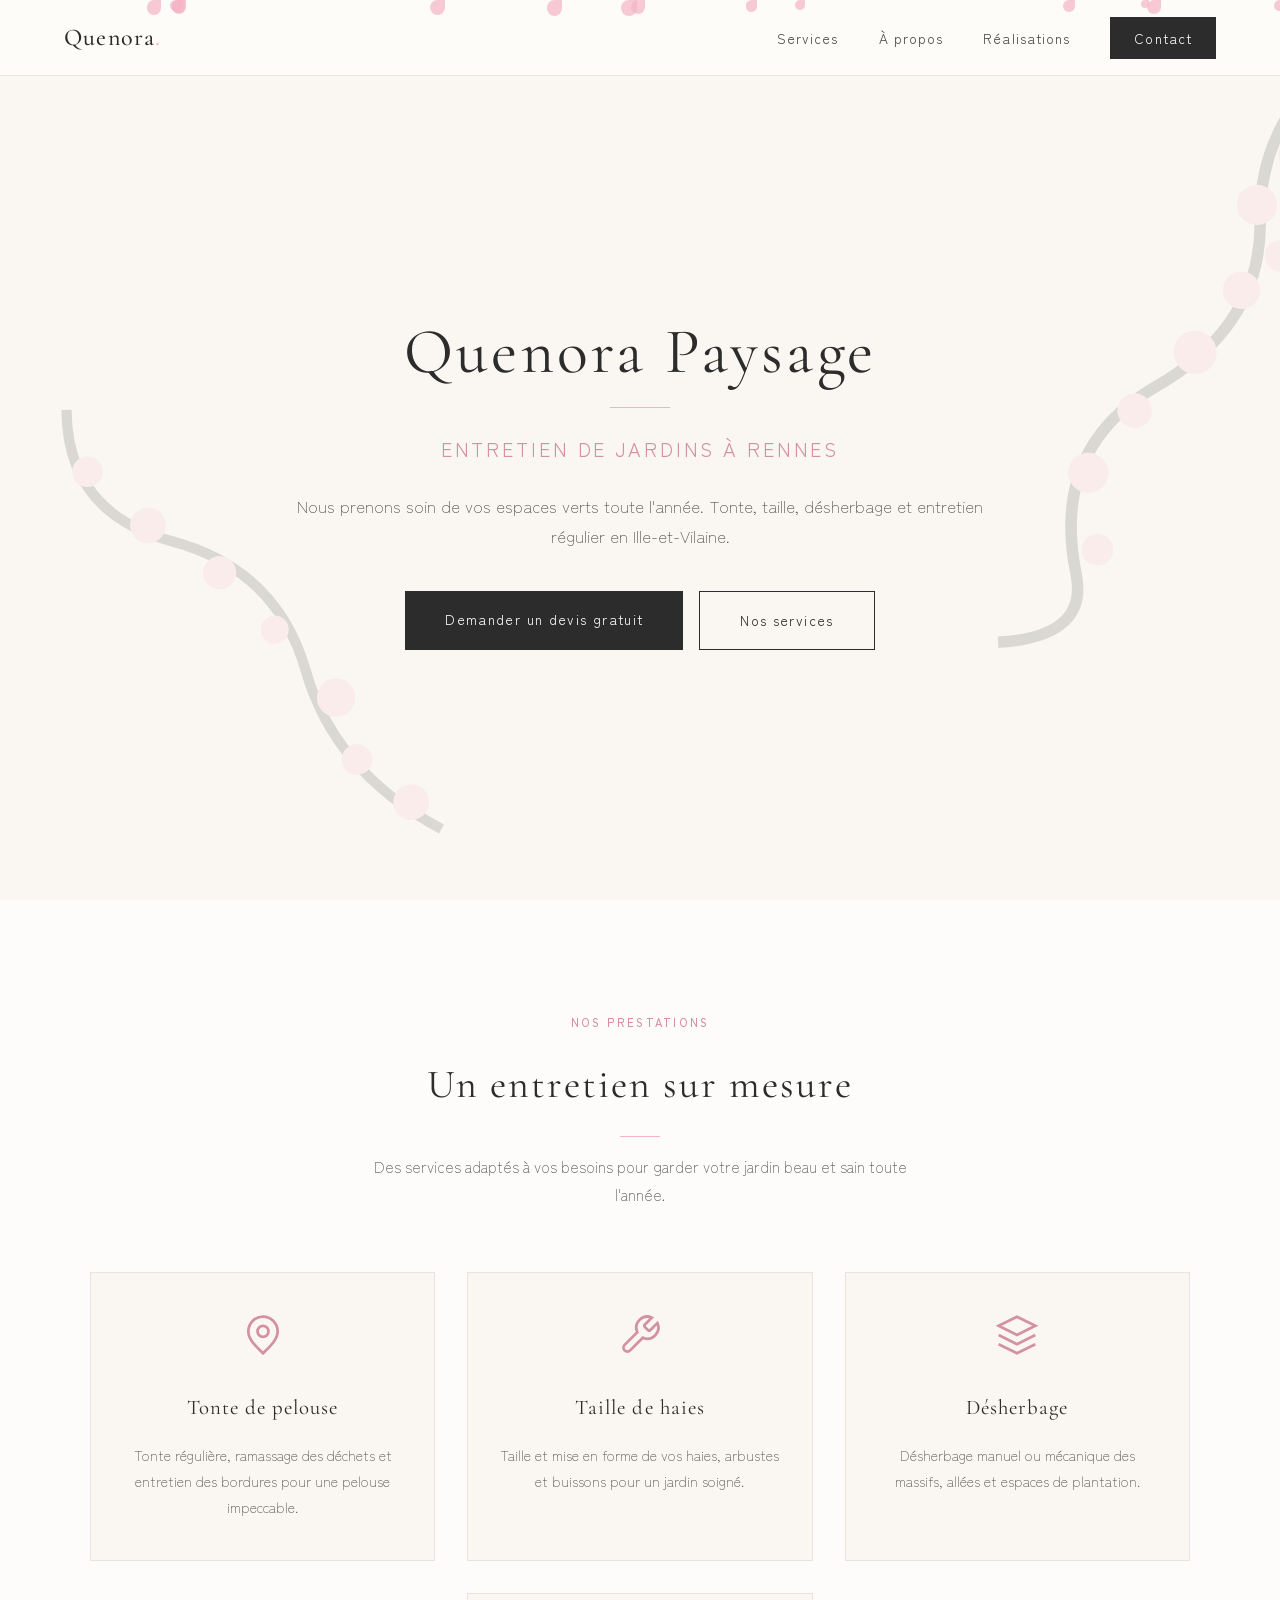
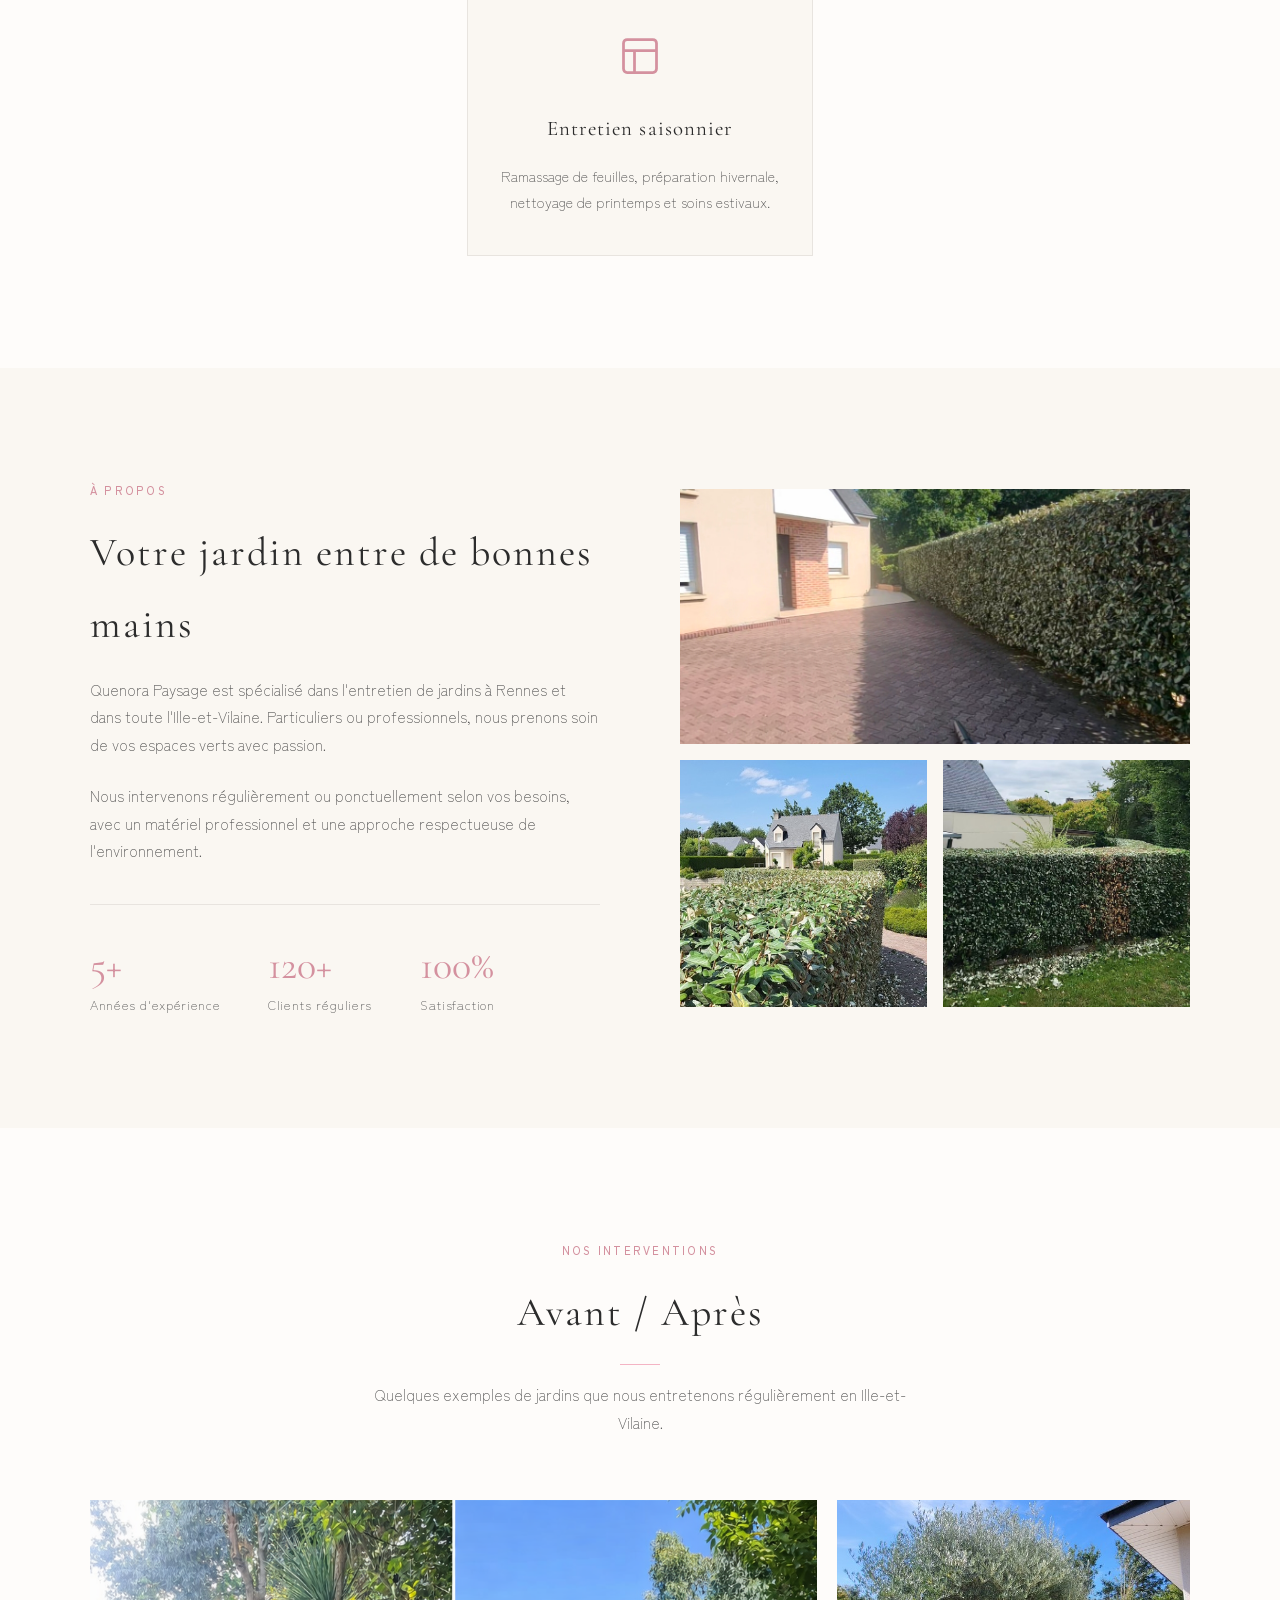
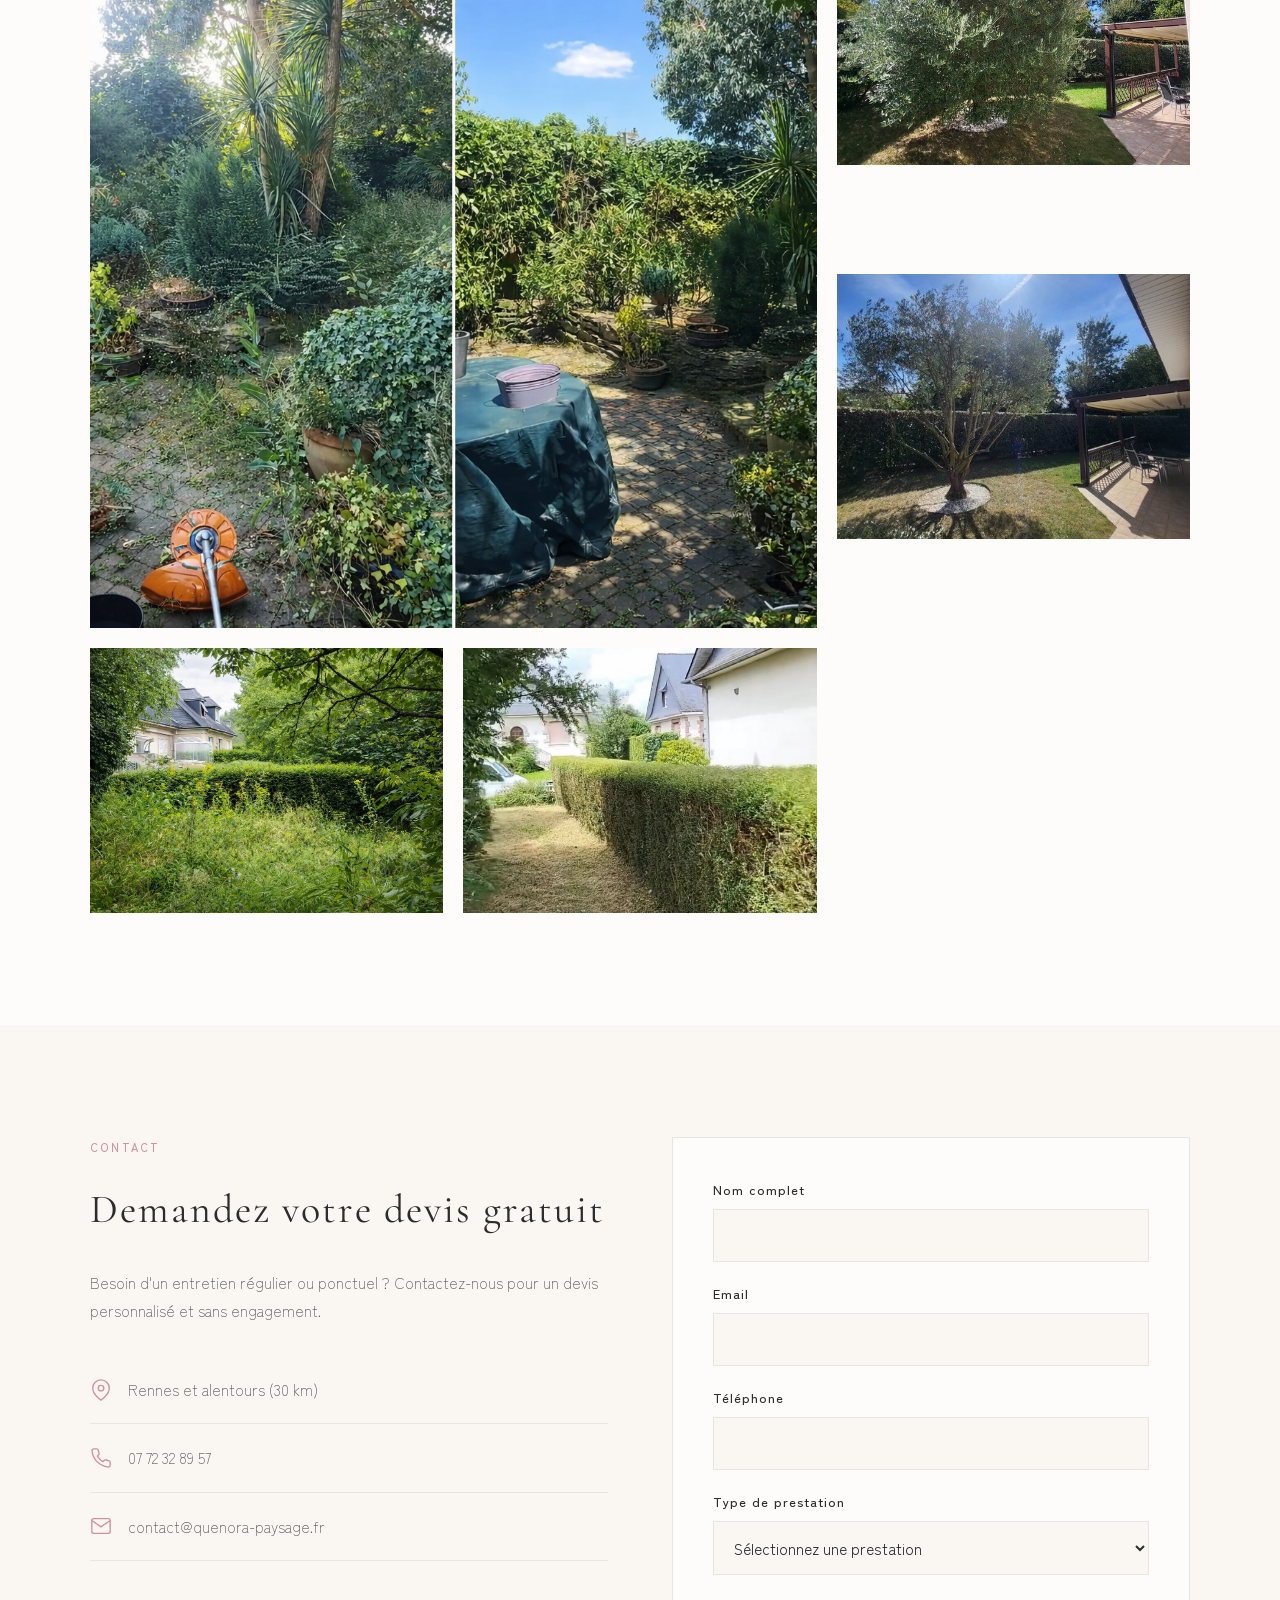
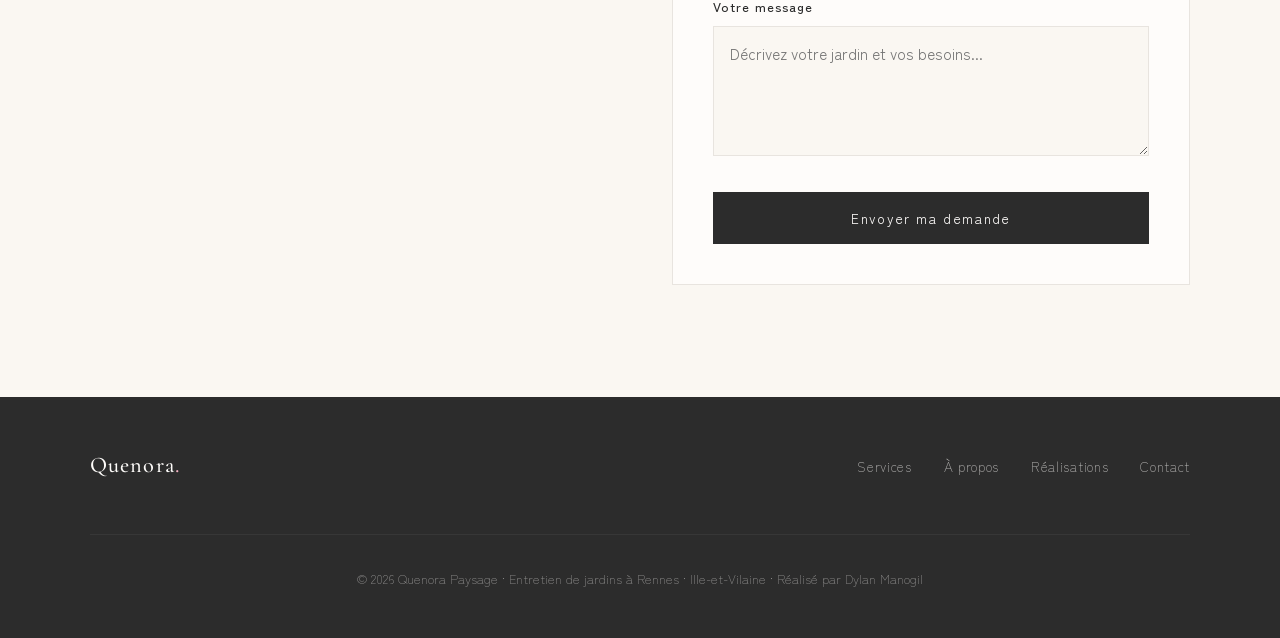
==== quenora-paysage/index.html @ a9a00e6b "Add files via upload" ====
<!DOCTYPE html>
<html lang="fr">
<head>
    <meta charset="UTF-8">
    <meta name="viewport" content="width=device-width, initial-scale=1.0">
    <meta name="description" content="Quenora Paysage - Entretien de jardins à Rennes. Tonte, taille, désherbage et soins de vos espaces verts en Ille-et-Vilaine. Devis gratuit.">
    <meta name="keywords" content="entretien jardin, Rennes, Ille-et-Vilaine, tonte, taille, désherbage, paysagiste">
    <meta name="author" content="Quenora Paysage">
    <meta property="og:title" content="Quenora Paysage | Entretien de jardins à Rennes">
    <meta property="og:description" content="Entretien de jardins et espaces verts en Ille-et-Vilaine.">
    <meta property="og:type" content="website">
    <title>Quenora Paysage | Entretien de jardins à Rennes - Ille-et-Vilaine</title>
    <link rel="preconnect" href="https://fonts.googleapis.com">
    <link rel="preconnect" href="https://fonts.gstatic.com" crossorigin>
    <link href="https://fonts.googleapis.com/css2?family=Cormorant+Garamond:wght@400;500;600&family=Zen+Kaku+Gothic+New:wght@300;400;500&display=swap" rel="stylesheet">
    <link rel="stylesheet" href="css/style.css">
</head>
<body>
    <div class="sakura-container" id="sakura"></div>

    <!-- Navigation -->
    <nav class="nav">
        <a href="#" class="nav__logo">
            <span class="nav__logo-text">Quenora<span class="nav__logo-accent">.</span></span>
        </a>
        <ul class="nav__links">
            <li><a href="#services" class="nav__link">Services</a></li>
            <li><a href="#about" class="nav__link">À propos</a></li>
            <li><a href="#realisations" class="nav__link">Réalisations</a></li>
            <li><a href="#contact" class="nav__link nav__link--cta">Contact</a></li>
        </ul>
        <button class="nav__toggle" aria-label="Menu"><span></span><span></span><span></span></button>
    </nav>

    <!-- Hero Section -->
    <section class="hero">
        <svg class="hero__branch hero__branch--right" viewBox="0 0 400 500" fill="none" aria-hidden="true">
            <path d="M350 20 Q 300 80, 320 150 Q 340 220, 280 280 Q 220 340, 260 420 Q 280 460, 220 480" stroke="#2C2C2C" stroke-width="8" fill="none"/>
            <circle cx="340" cy="50" r="15" fill="#F4B4C4"/><circle cx="360" cy="80" r="12" fill="#F4B4C4"/><circle cx="330" cy="100" r="10" fill="#F4B4C4"/><circle cx="315" cy="140" r="14" fill="#F4B4C4"/><circle cx="340" cy="170" r="11" fill="#F4B4C4"/><circle cx="320" cy="200" r="13" fill="#F4B4C4"/><circle cx="300" cy="250" r="15" fill="#F4B4C4"/><circle cx="270" cy="300" r="12" fill="#F4B4C4"/><circle cx="250" cy="350" r="14" fill="#F4B4C4"/><circle cx="270" cy="400" r="11" fill="#F4B4C4"/>
        </svg>
        <svg class="hero__branch hero__branch--left" viewBox="0 0 400 500" fill="none" aria-hidden="true">
            <path d="M50 480 Q 100 400, 80 320 Q 60 240, 120 180 Q 180 120, 140 50" stroke="#2C2C2C" stroke-width="8" fill="none"/>
            <circle cx="60" cy="450" r="14" fill="#F4B4C4"/><circle cx="80" cy="400" r="12" fill="#F4B4C4"/><circle cx="70" cy="350" r="15" fill="#F4B4C4"/><circle cx="85" cy="280" r="11" fill="#F4B4C4"/><circle cx="100" cy="220" r="13" fill="#F4B4C4"/><circle cx="130" cy="160" r="14" fill="#F4B4C4"/><circle cx="150" cy="100" r="12" fill="#F4B4C4"/>
        </svg>
        <div class="hero__content">
            <h1 class="hero__title">Quenora Paysage</h1>
            <div class="hero__line"></div>
            <p class="hero__subtitle">Entretien de jardins à Rennes</p>
            <p class="hero__text">Nous prenons soin de vos espaces verts toute l'année. Tonte, taille, désherbage et entretien régulier en Ille-et-Vilaine.</p>
            <div class="btn-group">
                <a href="#contact" class="btn btn--primary">Demander un devis gratuit</a>
                <a href="#services" class="btn btn--secondary">Nos services</a>
            </div>
        </div>
    </section>

    <!-- Services Section -->
    <section class="section section--white" id="services">
        <header class="section__header">
            <p class="section__tag">Nos prestations</p>
            <h2 class="section__title">Un entretien sur mesure</h2>
            <div class="section__line"></div>
            <p class="section__text">Des services adaptés à vos besoins pour garder votre jardin beau et sain toute l'année.</p>
        </header>
        <div class="services__grid">
            <article class="service-card">
                <svg class="service-card__icon" viewBox="0 0 24 24" fill="none" stroke="currentColor" stroke-width="1.5"><path d="M12 22c4-4 8-7.5 8-12a8 8 0 10-16 0c0 4.5 4 8 8 12z"/><circle cx="12" cy="10" r="3"/></svg>
                <h3 class="service-card__title">Tonte de pelouse</h3>
                <p class="service-card__text">Tonte régulière, ramassage des déchets et entretien des bordures pour une pelouse impeccable.</p>
            </article>
            <article class="service-card">
                <svg class="service-card__icon" viewBox="0 0 24 24" fill="none" stroke="currentColor" stroke-width="1.5"><path d="M14.7 6.3a1 1 0 000 1.4l1.6 1.6a1 1 0 001.4 0l3.77-3.77a6 6 0 01-7.94 7.94l-6.91 6.91a2.12 2.12 0 01-3-3l6.91-6.91a6 6 0 017.94-7.94l-3.76 3.76z"/></svg>
                <h3 class="service-card__title">Taille de haies</h3>
                <p class="service-card__text">Taille et mise en forme de vos haies, arbustes et buissons pour un jardin soigné.</p>
            </article>
            <article class="service-card">
                <svg class="service-card__icon" viewBox="0 0 24 24" fill="none" stroke="currentColor" stroke-width="1.5"><path d="M12 2L2 7l10 5 10-5-10-5zM2 17l10 5 10-5M2 12l10 5 10-5"/></svg>
                <h3 class="service-card__title">Désherbage</h3>
                <p class="service-card__text">Désherbage manuel ou mécanique des massifs, allées et espaces de plantation.</p>
            </article>
            <article class="service-card">
                <svg class="service-card__icon" viewBox="0 0 24 24" fill="none" stroke="currentColor" stroke-width="1.5"><rect x="3" y="3" width="18" height="18" rx="2"/><path d="M3 9h18M9 21V9"/></svg>
                <h3 class="service-card__title">Entretien saisonnier</h3>
                <p class="service-card__text">Ramassage de feuilles, préparation hivernale, nettoyage de printemps et soins estivaux.</p>
            </article>
        </div>
    </section>

    <!-- About Section -->
    <section class="section section--beige" id="about">
        <div class="about__container">
            <div class="about__content">
                <p class="section__tag">À propos</p>
                <h2 class="section__title">Votre jardin entre de bonnes mains</h2>
                <p class="about__text">Quenora Paysage est spécialisé dans l'entretien de jardins à Rennes et dans toute l'Ille-et-Vilaine. Particuliers ou professionnels, nous prenons soin de vos espaces verts avec passion.</p>
                <p class="about__text">Nous intervenons régulièrement ou ponctuellement selon vos besoins, avec un matériel professionnel et une approche respectueuse de l'environnement.</p>
                <div class="about__stats">
                    <div class="stat"><div class="stat__number">5+</div><div class="stat__label">Années d'expérience</div></div>
                    <div class="stat"><div class="stat__number">120+</div><div class="stat__label">Clients réguliers</div></div>
                    <div class="stat"><div class="stat__number">100%</div><div class="stat__label">Satisfaction</div></div>
                </div>
            </div>
            <div class="about__visual">
                <div class="visual-block visual-block--wide"><img src="img/about-main.jpg" alt="Entretien de jardin" class="visual-block__img"></div>
                <div class="visual-block"><img src="img/about-1.jpg" alt="Tonte de pelouse" class="visual-block__img"></div>
                <div class="visual-block"><img src="img/about-2.jpg" alt="Taille de haies" class="visual-block__img"></div>
            </div>
        </div>
    </section>

    <!-- Portfolio Section -->
    <section class="section section--white" id="realisations">
        <header class="section__header">
            <p class="section__tag">Nos interventions</p>
            <h2 class="section__title">Avant / Après</h2>
            <div class="section__line"></div>
            <p class="section__text">Quelques exemples de jardins que nous entretenons régulièrement en Ille-et-Vilaine.</p>
        </header>
        <div class="portfolio__grid">
            <article class="portfolio-item portfolio-item--large">
                <img src="img/portfolio-1.jpg" alt="Entretien complet" class="portfolio-item__img">
            </article>
            <article class="portfolio-item">
                <img src="img/portfolio-2.jpg" alt="Taille de haies" class="portfolio-item__img">
            </article>
            <article class="portfolio-item">
                <img src="img/portfolio-3.jpg" alt="Tonte pelouse" class="portfolio-item__img">
            </article>
            <article class="portfolio-item">
                <img src="img/portfolio-4.jpg" alt="Désherbage massifs" class="portfolio-item__img">
            </article>
            <article class="portfolio-item">
                <img src="img/portfolio-5.jpg" alt="Nettoyage automne" class="portfolio-item__img">
            </article>
        </div>
    </section>

    <!-- Contact Section -->
    <section class="section section--beige" id="contact">
        <div class="contact__container">
            <div class="contact__info">
                <p class="section__tag">Contact</p>
                <h2 class="contact__title">Demandez votre devis gratuit</h2>
                <p class="contact__text">Besoin d'un entretien régulier ou ponctuel ? Contactez-nous pour un devis personnalisé et sans engagement.</p>
                <ul class="contact__details">
                    <li><svg viewBox="0 0 24 24" fill="none" stroke="currentColor" stroke-width="1.5"><path d="M21 10c0 7-9 13-9 13s-9-6-9-13a9 9 0 0118 0z"/><circle cx="12" cy="10" r="3"/></svg><span>Rennes et alentours (30 km)</span></li>
                    <li><svg viewBox="0 0 24 24" fill="none" stroke="currentColor" stroke-width="1.5"><path d="M22 16.92v3a2 2 0 01-2.18 2 19.79 19.79 0 01-8.63-3.07 19.5 19.5 0 01-6-6 19.79 19.79 0 01-3.07-8.67A2 2 0 014.11 2h3a2 2 0 012 1.72 12.84 12.84 0 00.7 2.81 2 2 0 01-.45 2.11L8.09 9.91a16 16 0 006 6l1.27-1.27a2 2 0 012.11-.45 12.84 12.84 0 002.81.7A2 2 0 0122 16.92z"/></svg><span>07 72 32 89 57</span></li>
                    <li><svg viewBox="0 0 24 24" fill="none" stroke="currentColor" stroke-width="1.5"><path d="M4 4h16c1.1 0 2 .9 2 2v12c0 1.1-.9 2-2 2H4c-1.1 0-2-.9-2-2V6c0-1.1.9-2 2-2z"/><path d="M22 6l-10 7L2 6"/></svg><span>contact@quenora-paysage.fr</span></li>
                </ul>
            </div>
            <form class="form" action="#" method="POST">
                <div class="form__group"><label class="form__label" for="name">Nom complet</label><input class="form__input" type="text" id="name" name="name" required></div>
                <div class="form__group"><label class="form__label" for="email">Email</label><input class="form__input" type="email" id="email" name="email" required></div>
                <div class="form__group"><label class="form__label" for="phone">Téléphone</label><input class="form__input" type="tel" id="phone" name="phone"></div>
                <div class="form__group"><label class="form__label" for="service">Type de prestation</label>
                    <select class="form__select" id="service" name="service">
                        <option value="">Sélectionnez une prestation</option>
                        <option value="tonte">Tonte de pelouse</option>
                        <option value="taille">Taille de haies / arbustes</option>
                        <option value="desherbage">Désherbage</option>
                        <option value="entretien">Remise en état</option>
                    </select>
                </div>
                <div class="form__group"><label class="form__label" for="message">Votre message</label><textarea class="form__textarea" id="message" name="message" placeholder="Décrivez votre jardin et vos besoins..."></textarea></div>
                <button type="submit" class="btn btn--primary">Envoyer ma demande</button>
            </form>
        </div>
    </section>

    <!-- Footer -->
    <footer class="footer">
        <div class="footer__container">
            <div class="footer__logo"><span class="footer__logo-text">Quenora<span class="footer__logo-accent">.</span></span></div>
            <ul class="footer__links">
                <li><a href="#services" class="footer__link">Services</a></li>
                <li><a href="#about" class="footer__link">À propos</a></li>
                <li><a href="#realisations" class="footer__link">Réalisations</a></li>
                <li><a href="#contact" class="footer__link">Contact</a></li>
            </ul>
            <p class="footer__copy">© 2026 Quenora Paysage · Entretien de jardins à Rennes · Ille-et-Vilaine · Réalisé par Dylan Manogil</p>
        </div>
    </footer>

    <script src="js/main.js"></script>
</body>
</html>
---- quenora-paysage/css/style.css ----
/* ==========================================================================
   QUENORA PAYSAGE - Styles
   ========================================================================== */

/* Variables
   ========================================================================== */
:root {
    --rose-sakura: #F4B4C4;
    --rose-pale: #FDEEF2;
    --rose-fonce: #D4919F;
    --noir-branche: #2C2C2C;
    --gris-doux: #4A4A4A;
    --blanc-creme: #FEFCFA;
    --beige-washi: #FAF7F2;
    --gris-clair: #E8E4DF;
    --transition: 0.4s ease;
}

/* Reset & Base
   ========================================================================== */
*,
*::before,
*::after {
    margin: 0;
    padding: 0;
    box-sizing: border-box;
}

html {
    scroll-behavior: smooth;
}

body {
    font-family: 'Zen Kaku Gothic New', sans-serif;
    font-weight: 300;
    color: var(--noir-branche);
    background-color: var(--blanc-creme);
    line-height: 1.8;
}

h1, h2, h3 {
    font-family: 'Cormorant Garamond', serif;
    font-weight: 400;
    letter-spacing: 0.05em;
}

img {
    max-width: 100%;
    height: auto;
}

/* Animations
   ========================================================================== */
@keyframes fall {
    from {
        transform: translateY(-10vh) rotate(0deg) translateX(0);
        opacity: 0.7;
    }
    to {
        transform: translateY(110vh) rotate(720deg) translateX(100px);
        opacity: 0;
    }
}

@keyframes fadeIn {
    from { opacity: 0; }
    to { opacity: 1; }
}

@keyframes fadeInUp {
    from {
        opacity: 0;
        transform: translateY(25px);
    }
    to {
        opacity: 1;
        transform: translateY(0);
    }
}

/* Sakura Petals
   ========================================================================== */
.sakura-container {
    position: fixed;
    inset: 0;
    pointer-events: none;
    z-index: 1000;
    overflow: hidden;
}

.petal {
    position: absolute;
    width: 12px;
    height: 12px;
    background: var(--rose-sakura);
    border-radius: 50% 0 50% 50%;
    opacity: 0.7;
    animation: fall linear infinite;
}

/* Navigation
   ========================================================================== */
.nav {
    position: fixed;
    top: 0;
    left: 0;
    right: 0;
    z-index: 100;
    padding: 1rem 4rem;
    display: flex;
    justify-content: space-between;
    align-items: center;
    background: rgba(254, 252, 250, 0.92);
    backdrop-filter: blur(12px);
    border-bottom: 1px solid var(--gris-clair);
}

.nav__logo {
    display: flex;
    align-items: center;
    gap: 0.75rem;
    text-decoration: none;
}

.nav__logo-text {
    font-family: 'Cormorant Garamond', serif;
    font-size: 1.5rem;
    font-weight: 500;
    color: var(--noir-branche);
    letter-spacing: 0.05em;
}

.nav__logo-accent {
    color: var(--rose-sakura);
}

.nav__links {
    display: flex;
    gap: 2.5rem;
    list-style: none;
}

.nav__link {
    text-decoration: none;
    color: var(--gris-doux);
    font-size: 0.85rem;
    font-weight: 400;
    letter-spacing: 0.08em;
    transition: color 0.3s ease;
    position: relative;
}

.nav__link::after {
    content: '';
    position: absolute;
    bottom: -6px;
    left: 50%;
    transform: translateX(-50%);
    width: 4px;
    height: 4px;
    background: var(--rose-sakura);
    border-radius: 50%;
    opacity: 0;
    transition: opacity 0.3s ease;
}

.nav__link:hover {
    color: var(--noir-branche);
}

.nav__link:hover::after {
    opacity: 1;
}

.nav__link--cta {
    background: var(--noir-branche);
    color: var(--blanc-creme) !important;
    padding: 0.7rem 1.5rem;
}

.nav__link--cta::after {
    display: none !important;
}

.nav__link--cta:hover {
    background: var(--rose-fonce);
}

.nav__toggle {
    display: none;
    flex-direction: column;
    gap: 5px;
    cursor: pointer;
    padding: 5px;
    background: none;
    border: none;
}

.nav__toggle span {
    width: 24px;
    height: 2px;
    background: var(--noir-branche);
    transition: var(--transition);
}

/* Hero Section
   ========================================================================== */
.hero {
    min-height: 100vh;
    display: flex;
    align-items: center;
    justify-content: center;
    padding: 8rem 4rem 4rem;
    background: var(--beige-washi);
    position: relative;
    overflow: hidden;
}

.hero__branch {
    position: absolute;
    opacity: 0.15;
}

.hero__branch--right {
    top: -5%;
    right: -5%;
    width: 45%;
    transform: rotate(15deg);
}

.hero__branch--left {
    bottom: -10%;
    left: -10%;
    width: 40%;
    transform: rotate(-30deg) scaleX(-1);
}

.hero__content {
    text-align: center;
    max-width: 700px;
    position: relative;
    z-index: 1;
}

.hero__title {
    font-size: clamp(2.5rem, 5vw, 4rem);
    line-height: 1.2;
    color: var(--noir-branche);
    margin-bottom: 1rem;
    opacity: 0;
    animation: fadeInUp 0.8s ease-out 0.3s forwards;
}

.hero__line {
    width: 60px;
    height: 1px;
    background: var(--rose-sakura);
    margin: 0 auto 1.5rem;
    opacity: 0;
    animation: fadeIn 0.8s ease-out 0.7s forwards;
}

.hero__subtitle {
    font-size: 1.2rem;
    font-weight: 400;
    letter-spacing: 0.15em;
    text-transform: uppercase;
    color: var(--rose-fonce);
    margin-bottom: 1.5rem;
    opacity: 0;
    animation: fadeInUp 0.8s ease-out 0.6s forwards;
}

.hero__text {
    font-size: 1.05rem;
    color: var(--gris-doux);
    margin-bottom: 2.5rem;
    opacity: 0;
    animation: fadeInUp 0.8s ease-out 0.7s forwards;
}

/* Buttons
   ========================================================================== */
.btn-group {
    display: flex;
    gap: 1rem;
    justify-content: center;
    flex-wrap: wrap;
    opacity: 0;
    animation: fadeInUp 0.8s ease-out 0.9s forwards;
}

.btn {
    display: inline-block;
    padding: 1rem 2.5rem;
    font-family: 'Zen Kaku Gothic New', sans-serif;
    font-size: 0.85rem;
    font-weight: 400;
    letter-spacing: 0.1em;
    text-decoration: none;
    border: none;
    cursor: pointer;
    transition: var(--transition);
}

.btn--primary {
    background: var(--noir-branche);
    color: var(--blanc-creme);
}

.btn--primary:hover {
    background: var(--rose-fonce);
    transform: translateY(-2px);
}

.btn--secondary {
    background: transparent;
    color: var(--noir-branche);
    border: 1px solid var(--noir-branche);
}

.btn--secondary:hover {
    background: var(--noir-branche);
    color: var(--blanc-creme);
}

/* Section Common
   ========================================================================== */
.section {
    padding: 7rem 4rem;
}

.section--white {
    background: var(--blanc-creme);
}

.section--beige {
    background: var(--beige-washi);
}

.section--dark {
    background: var(--noir-branche);
    color: var(--blanc-creme);
}

.section__header {
    text-align: center;
    max-width: 550px;
    margin: 0 auto 4rem;
}

.section__tag {
    font-size: 0.7rem;
    font-weight: 500;
    letter-spacing: 0.2em;
    text-transform: uppercase;
    color: var(--rose-fonce);
    margin-bottom: 1rem;
}

.section--dark .section__tag {
    color: var(--rose-sakura);
}

.section__title {
    font-size: clamp(1.8rem, 3.5vw, 2.5rem);
    color: var(--noir-branche);
    margin-bottom: 1rem;
}

.section--dark .section__title {
    color: var(--blanc-creme);
}

.section__line {
    width: 40px;
    height: 1px;
    background: var(--rose-sakura);
    margin: 1rem auto;
}

.section__text {
    color: var(--gris-doux);
    font-size: 0.95rem;
}

/* Services
   ========================================================================== */
.services__grid {
    display: grid;
    grid-template-columns: repeat(3, 1fr);
    gap: 2rem;
    max-width: 1100px;
    margin: 0 auto;
}

.services__grid .service-card:last-child:nth-child(3n+1) {
    grid-column: 2;
}

.service-card {
    padding: 2.5rem 2rem;
    background: var(--beige-washi);
    border: 1px solid var(--gris-clair);
    text-align: center;
    transition: var(--transition);
    position: relative;
}

.service-card::before {
    content: '';
    position: absolute;
    top: 0;
    left: 50%;
    transform: translateX(-50%);
    width: 30px;
    height: 3px;
    background: var(--rose-sakura);
    opacity: 0;
    transition: opacity var(--transition);
}

.service-card:hover {
    transform: translateY(-5px);
    box-shadow: 0 15px 40px rgba(212, 145, 159, 0.15);
}

.service-card:hover::before {
    opacity: 1;
}

.service-card__icon {
    width: 44px;
    height: 44px;
    margin: 0 auto 1.5rem;
    color: var(--rose-fonce);
}

.service-card__title {
    font-size: 1.3rem;
    color: var(--noir-branche);
    margin-bottom: 1rem;
}

.service-card__text {
    font-size: 0.9rem;
    color: var(--gris-doux);
}

/* About
   ========================================================================== */
.about__container {
    max-width: 1100px;
    margin: 0 auto;
    display: grid;
    grid-template-columns: 1fr 1fr;
    gap: 5rem;
    align-items: center;
}

.about__content .section__tag,
.about__content .section__title {
    text-align: left;
}

.about__text {
    color: var(--gris-doux);
    margin-bottom: 1.5rem;
    font-size: 0.95rem;
}

.about__stats {
    display: flex;
    gap: 3rem;
    margin-top: 2.5rem;
    padding-top: 2.5rem;
    border-top: 1px solid var(--gris-clair);
}

.stat__number {
    font-family: 'Cormorant Garamond', serif;
    font-size: 2.5rem;
    font-weight: 400;
    color: var(--rose-fonce);
    line-height: 1;
}

.stat__label {
    font-size: 0.8rem;
    color: var(--gris-doux);
    margin-top: 0.5rem;
    letter-spacing: 0.05em;
}

.about__visual {
    display: grid;
    grid-template-columns: 1fr 1fr;
    gap: 1rem;
}

.visual-block {
    aspect-ratio: 1;
    background: linear-gradient(135deg, var(--rose-pale) 0%, var(--rose-sakura) 100%);
    display: flex;
    align-items: center;
    justify-content: center;
}

.visual-block--wide {
    grid-column: span 2;
    aspect-ratio: 2/1;
}

.visual-block__placeholder {
    font-family: 'Cormorant Garamond', serif;
    font-size: 1rem;
    color: var(--blanc-creme);
    letter-spacing: 0.1em;
    text-align: center;
    padding: 1rem;
}

.visual-block__img {
    width: 100%;
    height: 100%;
    object-fit: cover;
}

/* Portfolio
   ========================================================================== */
.portfolio__grid {
    display: grid;
    grid-template-columns: repeat(3, 1fr);
    gap: 1.25rem;
    max-width: 1100px;
    margin: 0 auto;
}

.portfolio-item {
    position: relative;
    aspect-ratio: 4/3;
    background: linear-gradient(135deg, var(--rose-pale) 0%, var(--beige-washi) 100%);
    overflow: hidden;
    cursor: pointer;
}

.portfolio-item--large {
    grid-column: span 2;
    grid-row: span 2;
    aspect-ratio: auto;
}

.portfolio-item::before {
    content: '';
    position: absolute;
    inset: 0;
    background: linear-gradient(to top, rgba(44, 44, 44, 0.85) 0%, transparent 50%);
    opacity: 0;
    transition: opacity var(--transition);
}

.portfolio-item:hover::before {
    opacity: 1;
}

.portfolio-item__placeholder {
    width: 100%;
    height: 100%;
    display: flex;
    align-items: center;
    justify-content: center;
}

.portfolio-item__placeholder svg {
    width: 30%;
    height: 30%;
    opacity: 0.25;
    color: var(--rose-fonce);
}

.portfolio-item__img {
    width: 100%;
    height: 100%;
    object-fit: cover;
    transition: transform 0.4s ease;
}

.portfolio-item:hover .portfolio-item__img {
    transform: scale(1.05);
}

.portfolio-item__content {
    position: absolute;
    bottom: 0;
    left: 0;
    right: 0;
    padding: 1.5rem;
    transform: translateY(15px);
    opacity: 0;
    transition: all var(--transition);
}

.portfolio-item:hover .portfolio-item__content {
    transform: translateY(0);
    opacity: 1;
}

.portfolio-item__title {
    color: var(--blanc-creme);
    font-size: 1.2rem;
    margin-bottom: 0.25rem;
}

.portfolio-item__location {
    color: var(--rose-sakura);
    font-size: 0.8rem;
    letter-spacing: 0.05em;
}

/* Testimonials
   ========================================================================== */
.testimonials__container {
    max-width: 750px;
    margin: 0 auto;
}

.testimonial {
    text-align: center;
    padding: 3rem;
    background: rgba(255, 255, 255, 0.03);
    border: 1px solid rgba(244, 180, 196, 0.2);
}

.testimonial__quote {
    font-family: 'Cormorant Garamond', serif;
    font-size: 1.5rem;
    font-style: italic;
    color: var(--blanc-creme);
    line-height: 1.7;
    margin-bottom: 2rem;
}

.testimonial__author {
    font-weight: 500;
    color: var(--blanc-creme);
    letter-spacing: 0.05em;
}

.testimonial__location {
    font-size: 0.85rem;
    color: var(--rose-sakura);
    margin-top: 0.25rem;
}

/* Contact
   ========================================================================== */
.contact__container {
    max-width: 1100px;
    margin: 0 auto;
    display: grid;
    grid-template-columns: 1fr 1fr;
    gap: 4rem;
}

.contact__title {
    font-size: clamp(1.8rem, 3.5vw, 2.5rem);
    color: var(--noir-branche);
    margin-bottom: 1.5rem;
}

.contact__text {
    color: var(--gris-doux);
    margin-bottom: 2rem;
    font-size: 0.95rem;
}

.contact__details {
    list-style: none;
}

.contact__details li {
    display: flex;
    align-items: center;
    gap: 1rem;
    padding: 1.25rem 0;
    border-bottom: 1px solid var(--gris-clair);
}

.contact__details svg {
    width: 22px;
    height: 22px;
    color: var(--rose-fonce);
    flex-shrink: 0;
}

.contact__details span {
    font-size: 0.95rem;
    color: var(--gris-doux);
}

/* Form
   ========================================================================== */
.form {
    background: var(--blanc-creme);
    padding: 2.5rem;
    border: 1px solid var(--gris-clair);
}

.form__group {
    margin-bottom: 1.25rem;
}

.form__label {
    display: block;
    font-size: 0.8rem;
    font-weight: 500;
    letter-spacing: 0.08em;
    color: var(--noir-branche);
    margin-bottom: 0.5rem;
}

.form__input,
.form__textarea,
.form__select {
    width: 100%;
    padding: 0.9rem 1rem;
    font-family: 'Zen Kaku Gothic New', sans-serif;
    font-size: 0.95rem;
    border: 1px solid var(--gris-clair);
    background: var(--beige-washi);
    transition: border-color 0.3s ease;
    color: var(--noir-branche);
}

.form__input:focus,
.form__textarea:focus,
.form__select:focus {
    outline: none;
    border-color: var(--rose-sakura);
}

.form__textarea {
    min-height: 130px;
    resize: vertical;
}

.form .btn {
    width: 100%;
    margin-top: 0.5rem;
}

/* Footer
   ========================================================================== */
.footer {
    background: var(--noir-branche);
    color: var(--blanc-creme);
    padding: 3rem 4rem;
}

.footer__container {
    max-width: 1100px;
    margin: 0 auto;
    display: flex;
    justify-content: space-between;
    align-items: center;
    flex-wrap: wrap;
    gap: 2rem;
}

.footer__logo {
    display: flex;
    align-items: center;
    gap: 0.75rem;
}

.footer__logo-text {
    font-family: 'Cormorant Garamond', serif;
    font-size: 1.4rem;
    font-weight: 500;
    letter-spacing: 0.05em;
    color: var(--blanc-creme);
}

.footer__logo-accent {
    color: var(--rose-sakura);
}

.footer__links {
    display: flex;
    gap: 2rem;
    list-style: none;
}

.footer__link {
    color: var(--blanc-creme);
    text-decoration: none;
    font-size: 0.85rem;
    opacity: 0.7;
    transition: opacity 0.3s ease;
    letter-spacing: 0.05em;
}

.footer__link:hover {
    opacity: 1;
}

.footer__copy {
    width: 100%;
    text-align: center;
    padding-top: 2rem;
    margin-top: 1rem;
    border-top: 1px solid rgba(255, 255, 255, 0.1);
    font-size: 0.8rem;
    opacity: 0.5;
}

/* Responsive
   ========================================================================== */
@media (max-width: 968px) {
    .nav {
        padding: 1rem 2rem;
    }

    .nav__links {
        display: none;
    }

    .nav__toggle {
        display: flex;
    }

    .hero,
    .section {
        padding: 5rem 2rem;
    }

    .services__grid {
        grid-template-columns: 1fr;
    }

    .services__grid .service-card:last-child:nth-child(3n+1) {
        grid-column: auto;
    }

    .about__container,
    .contact__container {
        grid-template-columns: 1fr;
        gap: 3rem;
    }

    .portfolio__grid {
        grid-template-columns: 1fr;
    }

    .portfolio-item--large {
        grid-column: span 1;
        grid-row: span 1;
        aspect-ratio: 4/3;
    }

    .about__stats {
        gap: 2rem;
    }

    .hero__logo {
        width: 140px;
    }

    .footer {
        padding: 2rem;
    }

    .footer__container {
        justify-content: center;
        text-align: center;
    }

    .footer__links {
        justify-content: center;
    }
}

@media (max-width: 480px) {
    .about__stats {
        flex-direction: column;
        gap: 1.5rem;
    }

    .btn-group {
        flex-direction: column;
        align-items: center;
    }

    .btn {
        width: 100%;
        text-align: center;
    }
}
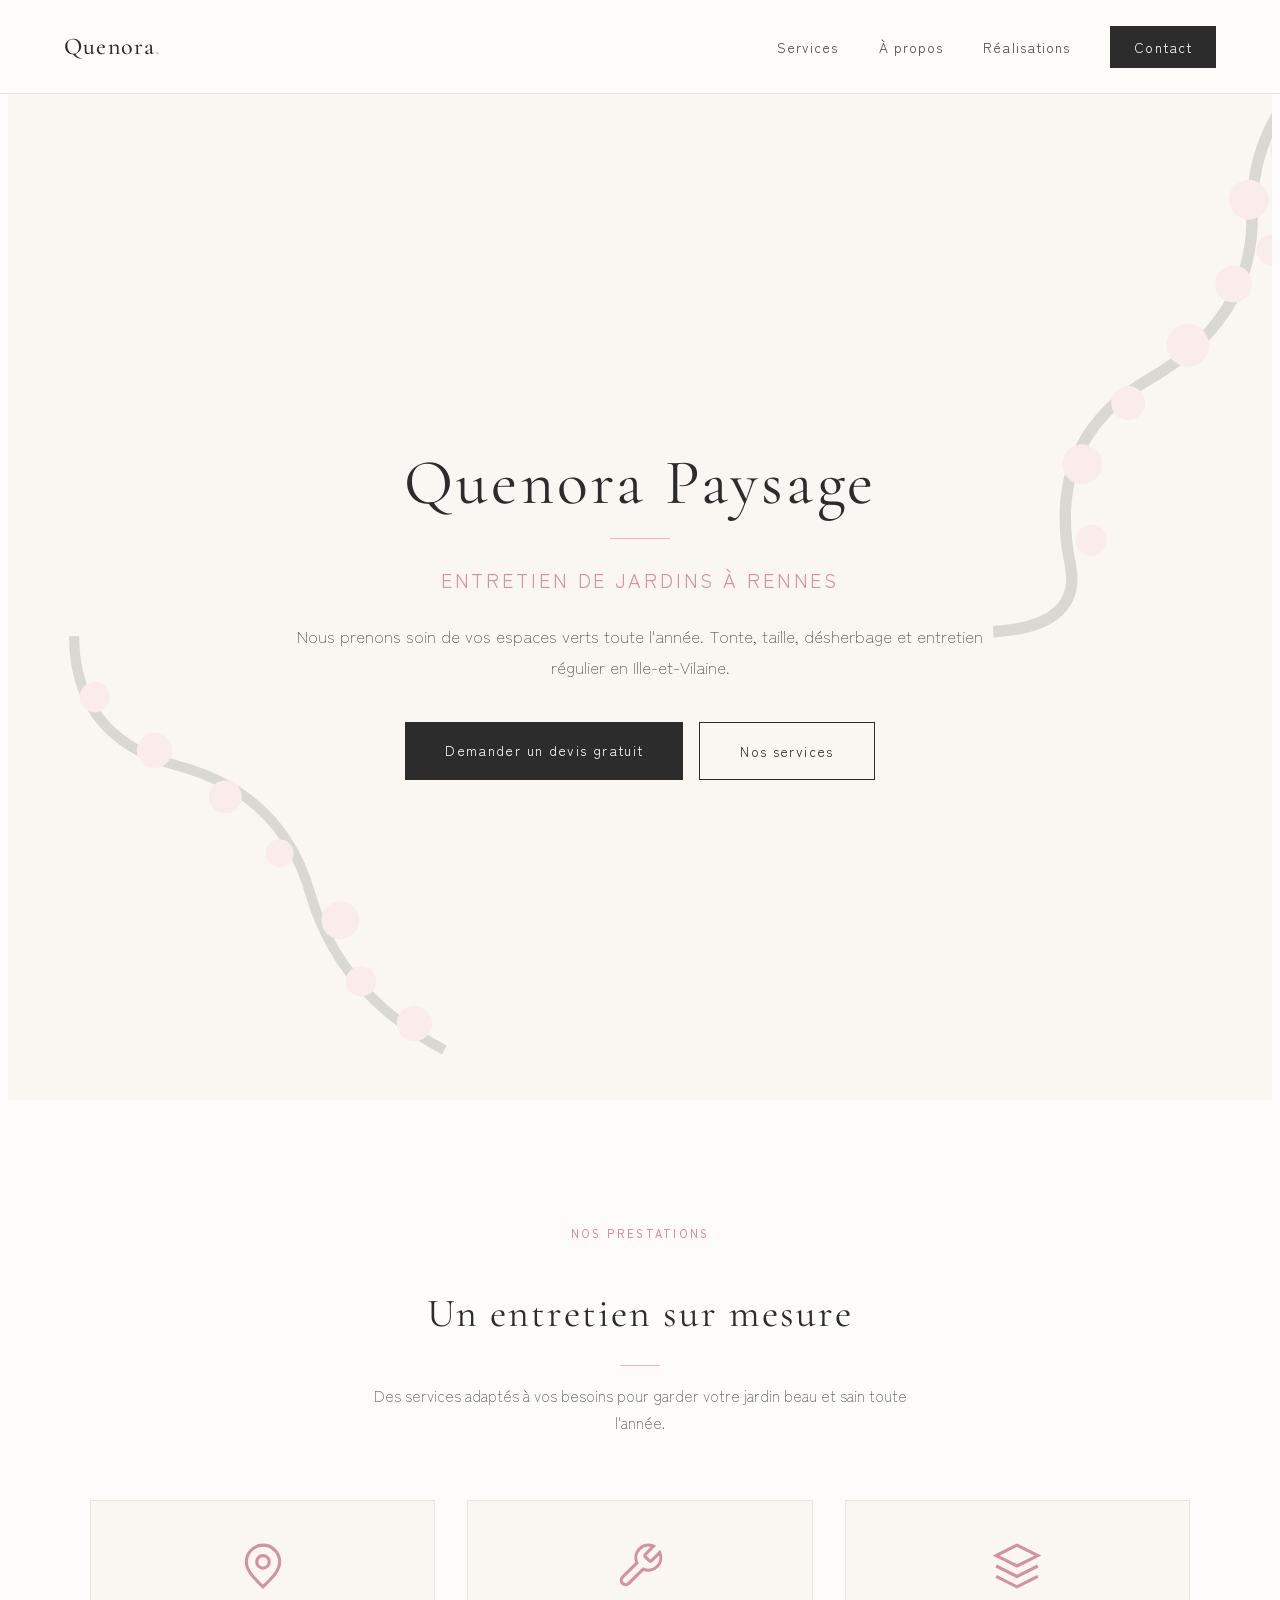
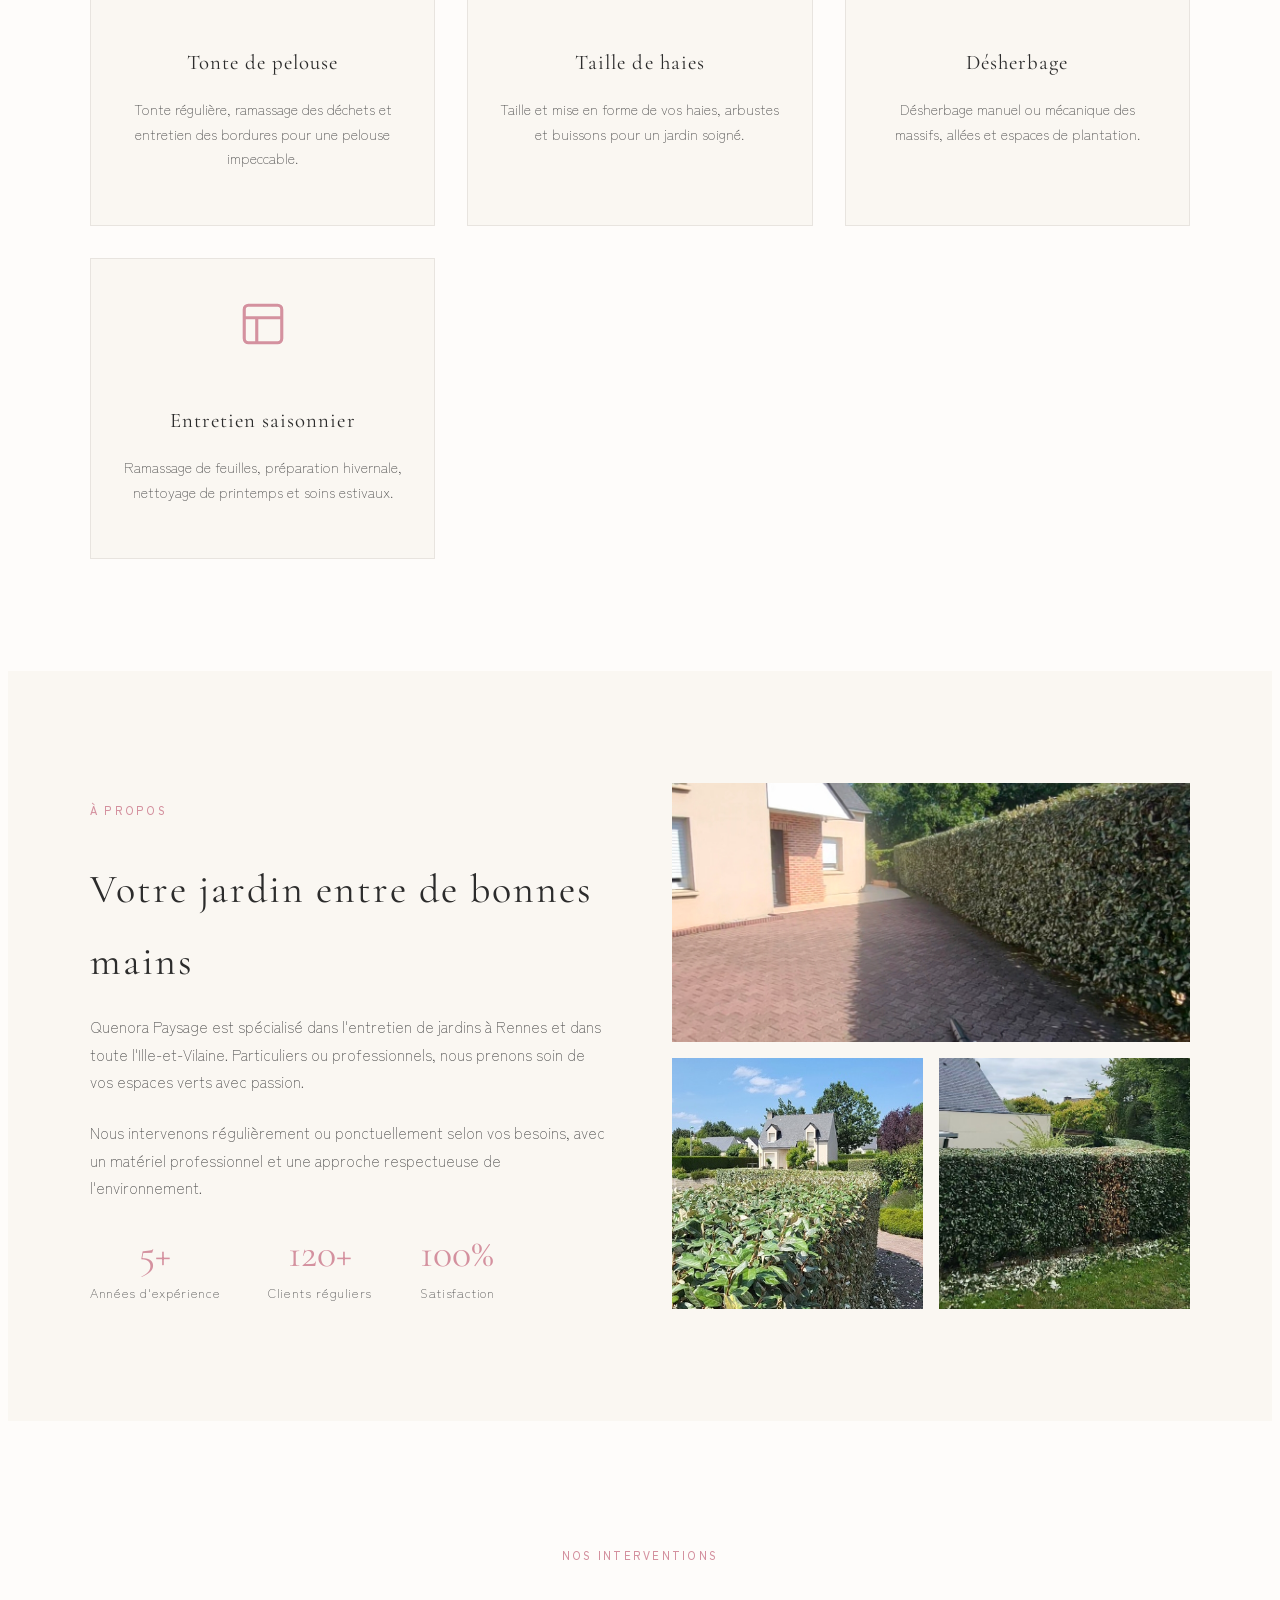
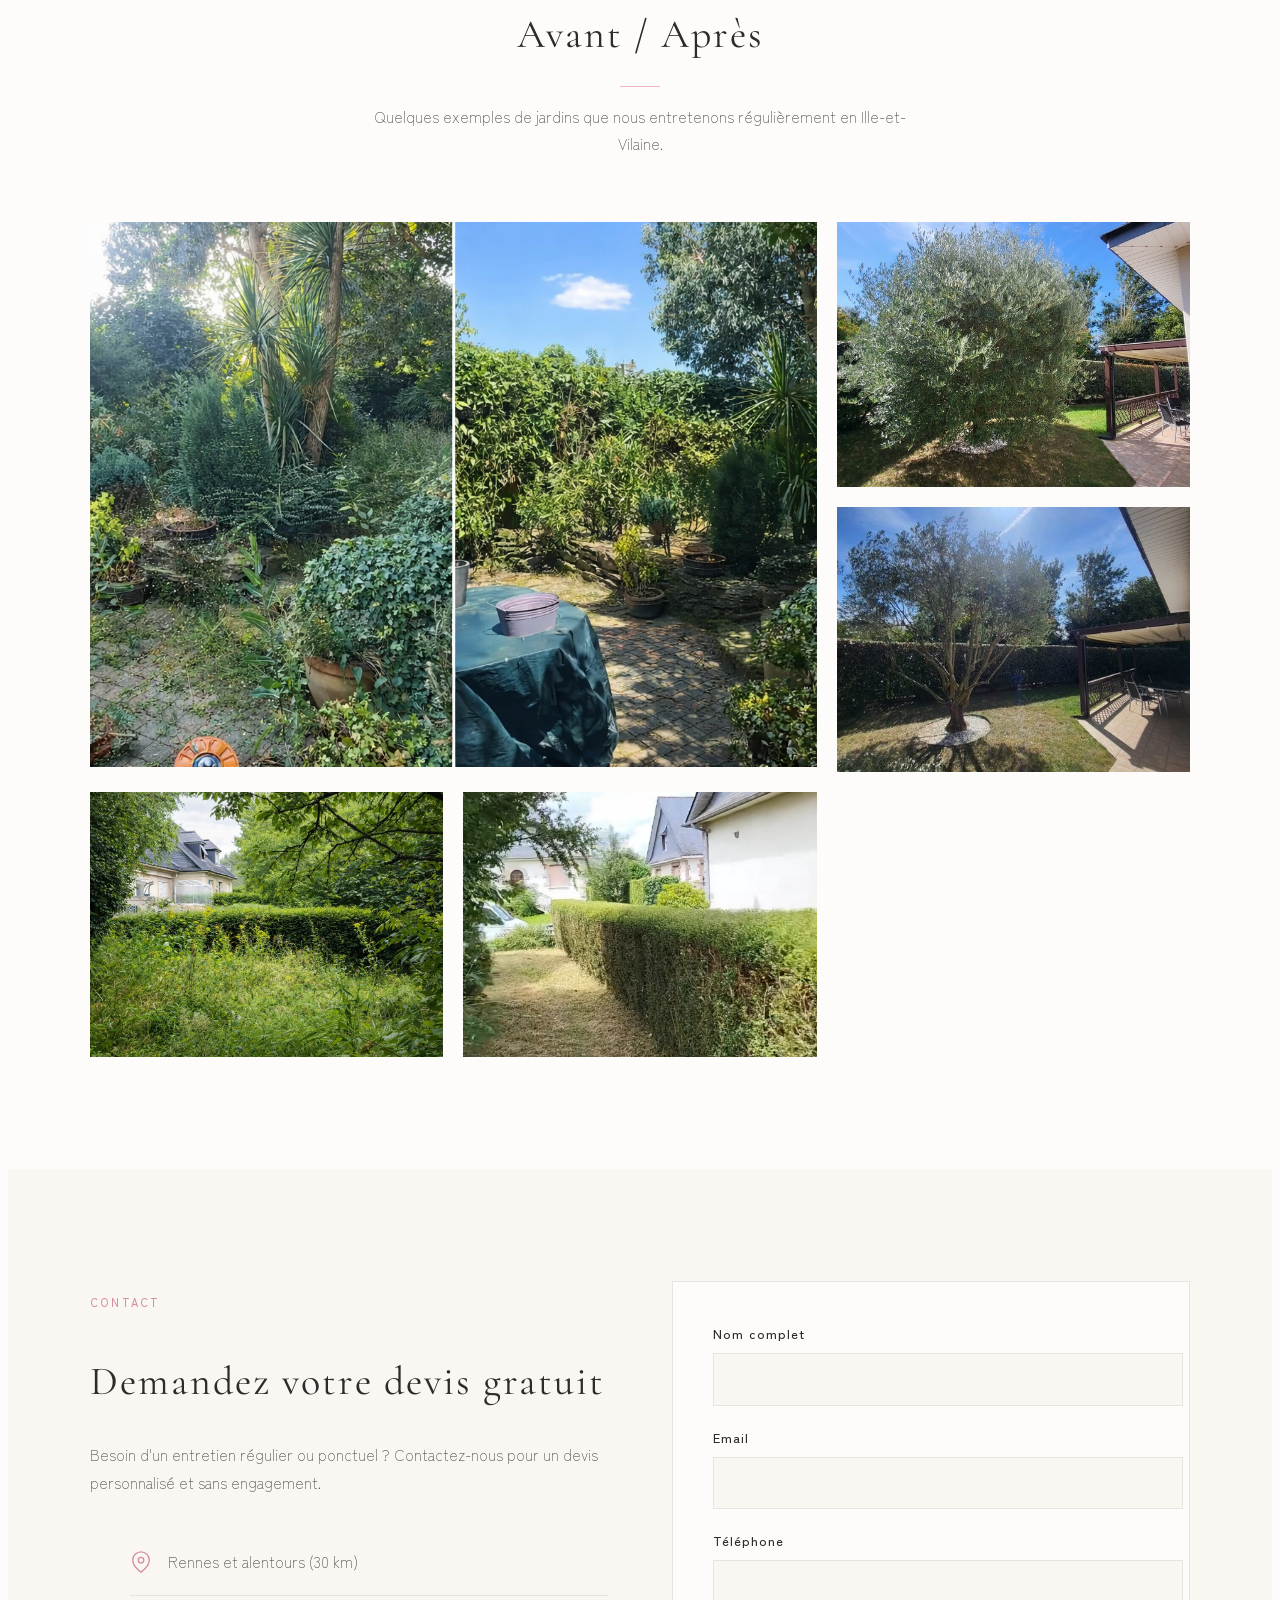
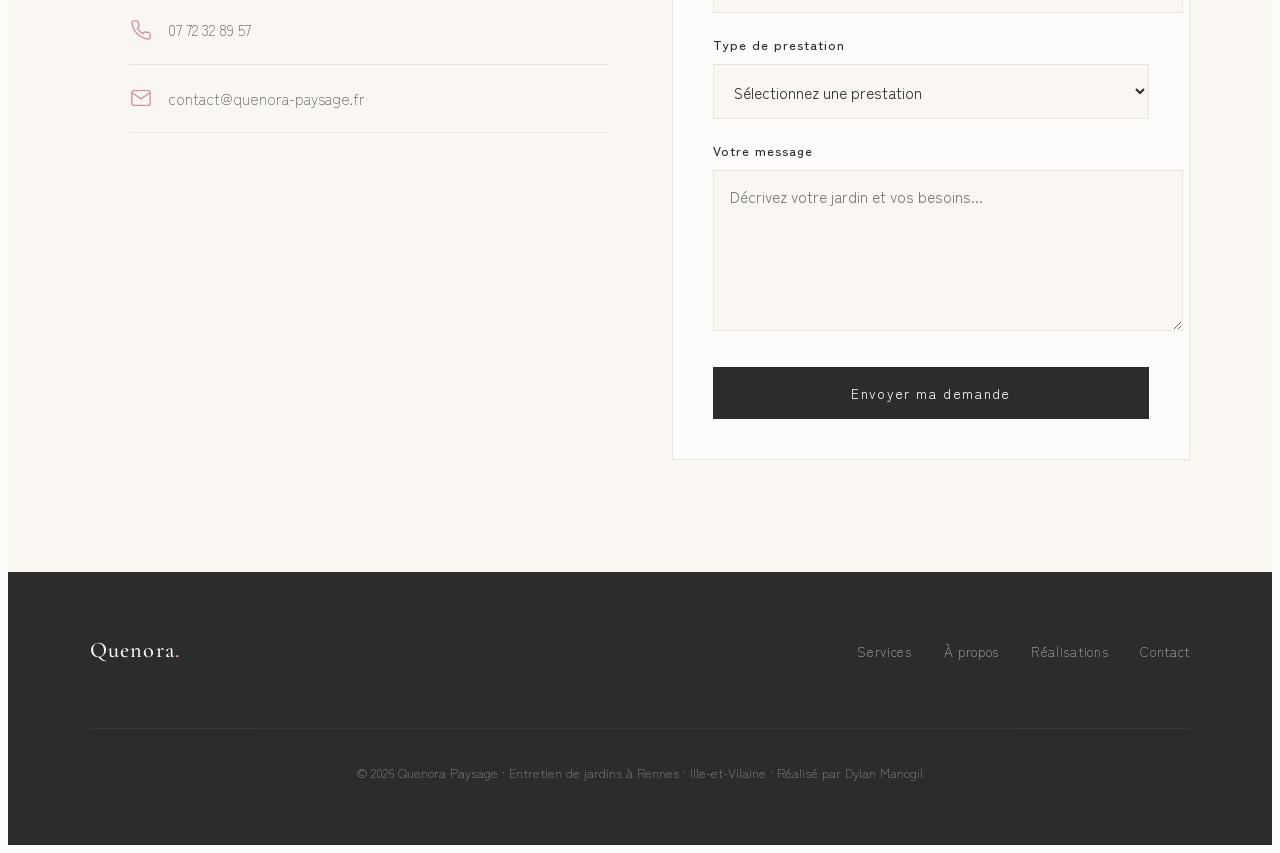
==== commit 32dc548d: "Add files via upload" ====
--- a/quenora-paysage/index.html
+++ b/quenora-paysage/index.html
@@ -18,7 +18,6 @@
 <body>
     <div class="sakura-container" id="sakura"></div>
 
-    <!-- Navigation -->
     <nav class="nav">
         <a href="#" class="nav__logo">
             <span class="nav__logo-text">Quenora<span class="nav__logo-accent">.</span></span>
@@ -32,7 +31,6 @@
         <button class="nav__toggle" aria-label="Menu"><span></span><span></span><span></span></button>
     </nav>
 
-    <!-- Hero Section -->
     <section class="hero">
         <svg class="hero__branch hero__branch--right" viewBox="0 0 400 500" fill="none" aria-hidden="true">
             <path d="M350 20 Q 300 80, 320 150 Q 340 220, 280 280 Q 220 340, 260 420 Q 280 460, 220 480" stroke="#2C2C2C" stroke-width="8" fill="none"/>
@@ -54,7 +52,6 @@
         </div>
     </section>
 
-    <!-- Services Section -->
     <section class="section section--white" id="services">
         <header class="section__header">
             <p class="section__tag">Nos prestations</p>
@@ -86,7 +83,6 @@
         </div>
     </section>
 
-    <!-- About Section -->
     <section class="section section--beige" id="about">
         <div class="about__container">
             <div class="about__content">
@@ -108,7 +104,6 @@
         </div>
     </section>
 
-    <!-- Portfolio Section -->
     <section class="section section--white" id="realisations">
         <header class="section__header">
             <p class="section__tag">Nos interventions</p>
@@ -135,7 +130,6 @@
         </div>
     </section>
 
-    <!-- Contact Section -->
     <section class="section section--beige" id="contact">
         <div class="contact__container">
             <div class="contact__info">
@@ -167,7 +161,6 @@
         </div>
     </section>
 
-    <!-- Footer -->
     <footer class="footer">
         <div class="footer__container">
             <div class="footer__logo"><span class="footer__logo-text">Quenora<span class="footer__logo-accent">.</span></span></div>
--- a/quenora-paysage/css/style.css
+++ b/quenora-paysage/css/style.css
@@ -1,9 +1,4 @@
-/* ==========================================================================
-   QUENORA PAYSAGE - Styles
-   ========================================================================== */
-
-/* Variables
-   ========================================================================== */
+
 :root {
     --rose-sakura: #F4B4C4;
     --rose-pale: #FDEEF2;
@@ -13,14 +8,35 @@
     --blanc-creme: #FEFCFA;
     --beige-washi: #FAF7F2;
     --gris-clair: #E8E4DF;
-    --transition: 0.4s ease;
-}
-
-/* Reset & Base
-   ========================================================================== */
-*,
-*::before,
-*::after {
+    
+    --font-title: 'Cormorant Garamond', serif;
+    --font-body: 'Zen Kaku Gothic New', sans-serif;
+    --font-weight-light: 300;
+    --font-weight-regular: 400;
+    --font-weight-medium: 500;
+    --font-weight-semibold: 600;
+    
+    --spacing-xs: 0.5rem;
+    --spacing-sm: 1rem;
+    --spacing-md: 1.5rem;
+    --spacing-lg: 2rem;
+    --spacing-xl: 3rem;
+    --spacing-2xl: 4rem;
+    --spacing-3xl: 7rem;
+    
+    --transition-fast: 0.2s ease;
+    --transition-base: 0.3s ease;
+    --transition-slow: 0.4s ease;
+    
+    --breakpoint-mobile: 480px;
+    --breakpoint-tablet: 768px;
+    --breakpoint-desktop: 968px;
+    
+    --z-sakura: 1000;
+    --z-nav: 100;
+    --z-content: 1;
+}
+
     margin: 0;
     padding: 0;
     box-sizing: border-box;
@@ -28,29 +44,31 @@
 
 html {
     scroll-behavior: smooth;
+    -webkit-font-smoothing: antialiased;
+    -moz-osx-font-smoothing: grayscale;
 }
 
 body {
-    font-family: 'Zen Kaku Gothic New', sans-serif;
-    font-weight: 300;
+    font-family: var(--font-body);
+    font-weight: var(--font-weight-light);
     color: var(--noir-branche);
     background-color: var(--blanc-creme);
     line-height: 1.8;
+    overflow-x: hidden;
 }
 
 h1, h2, h3 {
-    font-family: 'Cormorant Garamond', serif;
-    font-weight: 400;
+    font-family: var(--font-title);
+    font-weight: var(--font-weight-regular);
     letter-spacing: 0.05em;
 }
 
 img {
     max-width: 100%;
     height: auto;
-}
-
-/* Animations
-   ========================================================================== */
+    display: block;
+}
+
 @keyframes fall {
     from {
         transform: translateY(-10vh) rotate(0deg) translateX(0);
@@ -78,13 +96,11 @@
     }
 }
 
-/* Sakura Petals
-   ========================================================================== */
 .sakura-container {
     position: fixed;
     inset: 0;
     pointer-events: none;
-    z-index: 1000;
+    z-index: var(--z-sakura);
     overflow: hidden;
 }
 
@@ -96,17 +112,16 @@
     border-radius: 50% 0 50% 50%;
     opacity: 0.7;
     animation: fall linear infinite;
-}
-
-/* Navigation
-   ========================================================================== */
+    will-change: transform, opacity;
+}
+
 .nav {
     position: fixed;
     top: 0;
     left: 0;
     right: 0;
-    z-index: 100;
-    padding: 1rem 4rem;
+    z-index: var(--z-nav);
+    padding: var(--spacing-sm) var(--spacing-2xl);
     display: flex;
     justify-content: space-between;
     align-items: center;
@@ -123,9 +138,9 @@
 }
 
 .nav__logo-text {
-    font-family: 'Cormorant Garamond', serif;
+    font-family: var(--font-title);
     font-size: 1.5rem;
-    font-weight: 500;
+    font-weight: var(--font-weight-medium);
     color: var(--noir-branche);
     letter-spacing: 0.05em;
 }
@@ -144,9 +159,9 @@
     text-decoration: none;
     color: var(--gris-doux);
     font-size: 0.85rem;
-    font-weight: 400;
+    font-weight: var(--font-weight-regular);
     letter-spacing: 0.08em;
-    transition: color 0.3s ease;
+    transition: color var(--transition-base);
     position: relative;
 }
 
@@ -161,7 +176,7 @@
     background: var(--rose-sakura);
     border-radius: 50%;
     opacity: 0;
-    transition: opacity 0.3s ease;
+    transition: opacity var(--transition-base);
 }
 
 .nav__link:hover {
@@ -174,12 +189,12 @@
 
 .nav__link--cta {
     background: var(--noir-branche);
-    color: var(--blanc-creme) !important;
+    color: var(--blanc-creme);
     padding: 0.7rem 1.5rem;
 }
 
 .nav__link--cta::after {
-    display: none !important;
+    display: none;
 }
 
 .nav__link--cta:hover {
@@ -200,17 +215,15 @@
     width: 24px;
     height: 2px;
     background: var(--noir-branche);
-    transition: var(--transition);
-}
-
-/* Hero Section
-   ========================================================================== */
+    transition: var(--transition-slow);
+}
+
 .hero {
     min-height: 100vh;
     display: flex;
     align-items: center;
     justify-content: center;
-    padding: 8rem 4rem 4rem;
+    padding: 8rem var(--spacing-2xl) var(--spacing-2xl);
     background: var(--beige-washi);
     position: relative;
     overflow: hidden;
@@ -219,6 +232,7 @@
 .hero__branch {
     position: absolute;
     opacity: 0.15;
+    pointer-events: none;
 }
 
 .hero__branch--right {
@@ -239,14 +253,14 @@
     text-align: center;
     max-width: 700px;
     position: relative;
-    z-index: 1;
+    z-index: var(--z-content);
 }
 
 .hero__title {
     font-size: clamp(2.5rem, 5vw, 4rem);
     line-height: 1.2;
     color: var(--noir-branche);
-    margin-bottom: 1rem;
+    margin-bottom: var(--spacing-sm);
     opacity: 0;
     animation: fadeInUp 0.8s ease-out 0.3s forwards;
 }
@@ -255,18 +269,18 @@
     width: 60px;
     height: 1px;
     background: var(--rose-sakura);
-    margin: 0 auto 1.5rem;
+    margin: 0 auto var(--spacing-md);
     opacity: 0;
     animation: fadeIn 0.8s ease-out 0.7s forwards;
 }
 
 .hero__subtitle {
     font-size: 1.2rem;
-    font-weight: 400;
+    font-weight: var(--font-weight-regular);
     letter-spacing: 0.15em;
     text-transform: uppercase;
     color: var(--rose-fonce);
-    margin-bottom: 1.5rem;
+    margin-bottom: var(--spacing-md);
     opacity: 0;
     animation: fadeInUp 0.8s ease-out 0.6s forwards;
 }
@@ -279,11 +293,9 @@
     animation: fadeInUp 0.8s ease-out 0.7s forwards;
 }
 
-/* Buttons
-   ========================================================================== */
 .btn-group {
     display: flex;
-    gap: 1rem;
+    gap: var(--spacing-sm);
     justify-content: center;
     flex-wrap: wrap;
     opacity: 0;
@@ -292,15 +304,15 @@
 
 .btn {
     display: inline-block;
-    padding: 1rem 2.5rem;
-    font-family: 'Zen Kaku Gothic New', sans-serif;
+    padding: var(--spacing-sm) 2.5rem;
+    font-family: var(--font-body);
     font-size: 0.85rem;
-    font-weight: 400;
+    font-weight: var(--font-weight-regular);
     letter-spacing: 0.1em;
     text-decoration: none;
     border: none;
     cursor: pointer;
-    transition: var(--transition);
+    transition: all var(--transition-slow);
 }
 
 .btn--primary {
@@ -324,10 +336,8 @@
     color: var(--blanc-creme);
 }
 
-/* Section Common
-   ========================================================================== */
 .section {
-    padding: 7rem 4rem;
+    padding: var(--spacing-3xl) var(--spacing-2xl);
 }
 
 .section--white {
@@ -346,16 +356,16 @@
 .section__header {
     text-align: center;
     max-width: 550px;
-    margin: 0 auto 4rem;
+    margin: 0 auto var(--spacing-2xl);
 }
 
 .section__tag {
     font-size: 0.7rem;
-    font-weight: 500;
+    font-weight: var(--font-weight-medium);
     letter-spacing: 0.2em;
     text-transform: uppercase;
     color: var(--rose-fonce);
-    margin-bottom: 1rem;
+    margin-bottom: var(--spacing-sm);
 }
 
 .section--dark .section__tag {
@@ -365,7 +375,7 @@
 .section__title {
     font-size: clamp(1.8rem, 3.5vw, 2.5rem);
     color: var(--noir-branche);
-    margin-bottom: 1rem;
+    margin-bottom: var(--spacing-sm);
 }
 
 .section--dark .section__title {
@@ -376,7 +386,7 @@
     width: 40px;
     height: 1px;
     background: var(--rose-sakura);
-    margin: 1rem auto;
+    margin: var(--spacing-sm) auto;
 }
 
 .section__text {
@@ -384,26 +394,20 @@
     font-size: 0.95rem;
 }
 
-/* Services
-   ========================================================================== */
 .services__grid {
     display: grid;
-    grid-template-columns: repeat(3, 1fr);
-    gap: 2rem;
+    grid-template-columns: repeat(auto-fit, minmax(280px, 1fr));
+    gap: var(--spacing-lg);
     max-width: 1100px;
     margin: 0 auto;
 }
 
-.services__grid .service-card:last-child:nth-child(3n+1) {
-    grid-column: 2;
-}
-
 .service-card {
-    padding: 2.5rem 2rem;
+    padding: 2.5rem var(--spacing-lg);
     background: var(--beige-washi);
     border: 1px solid var(--gris-clair);
     text-align: center;
-    transition: var(--transition);
+    transition: all var(--transition-slow);
     position: relative;
 }
 
@@ -417,12 +421,12 @@
     height: 3px;
     background: var(--rose-sakura);
     opacity: 0;
-    transition: opacity var(--transition);
+    transition: opacity var(--transition-slow);
 }
 
 .service-card:hover {
-    transform: translateY(-5px);
-    box-shadow: 0 15px 40px rgba(212, 145, 159, 0.15);
+    transform: translateY(-8px);
+    box-shadow: 0 15px 40px rgba(44, 44, 44, 0.08);
 }
 
 .service-card:hover::before {
@@ -430,57 +434,58 @@
 }
 
 .service-card__icon {
-    width: 44px;
-    height: 44px;
-    margin: 0 auto 1.5rem;
+    width: 50px;
+    height: 50px;
     color: var(--rose-fonce);
+    margin: 0 auto var(--spacing-md);
+    transition: transform var(--transition-slow);
+}
+
+.service-card:hover .service-card__icon {
+    transform: scale(1.1);
 }
 
 .service-card__title {
     font-size: 1.3rem;
     color: var(--noir-branche);
-    margin-bottom: 1rem;
+    margin-bottom: var(--spacing-sm);
 }
 
 .service-card__text {
     font-size: 0.9rem;
     color: var(--gris-doux);
-}
-
-/* About
-   ========================================================================== */
+    line-height: 1.7;
+}
+
 .about__container {
     max-width: 1100px;
     margin: 0 auto;
     display: grid;
     grid-template-columns: 1fr 1fr;
-    gap: 5rem;
+    gap: var(--spacing-2xl);
     align-items: center;
 }
 
-.about__content .section__tag,
-.about__content .section__title {
-    text-align: left;
-}
-
 .about__text {
+    margin-bottom: var(--spacing-md);
     color: var(--gris-doux);
-    margin-bottom: 1.5rem;
     font-size: 0.95rem;
 }
 
 .about__stats {
     display: flex;
-    gap: 3rem;
-    margin-top: 2.5rem;
-    padding-top: 2.5rem;
-    border-top: 1px solid var(--gris-clair);
+    gap: var(--spacing-xl);
+    margin-top: var(--spacing-lg);
+}
+
+.stat {
+    text-align: center;
 }
 
 .stat__number {
-    font-family: 'Cormorant Garamond', serif;
+    font-family: var(--font-title);
     font-size: 2.5rem;
-    font-weight: 400;
+    font-weight: var(--font-weight-regular);
     color: var(--rose-fonce);
     line-height: 1;
 }
@@ -488,49 +493,40 @@
 .stat__label {
     font-size: 0.8rem;
     color: var(--gris-doux);
-    margin-top: 0.5rem;
+    margin-top: var(--spacing-xs);
     letter-spacing: 0.05em;
 }
 
 .about__visual {
     display: grid;
     grid-template-columns: 1fr 1fr;
-    gap: 1rem;
+    gap: var(--spacing-sm);
 }
 
 .visual-block {
     aspect-ratio: 1;
-    background: linear-gradient(135deg, var(--rose-pale) 0%, var(--rose-sakura) 100%);
-    display: flex;
-    align-items: center;
-    justify-content: center;
+    overflow: hidden;
 }
 
 .visual-block--wide {
     grid-column: span 2;
     aspect-ratio: 2/1;
-}
-
-.visual-block__placeholder {
-    font-family: 'Cormorant Garamond', serif;
-    font-size: 1rem;
-    color: var(--blanc-creme);
-    letter-spacing: 0.1em;
-    text-align: center;
-    padding: 1rem;
 }
 
 .visual-block__img {
     width: 100%;
     height: 100%;
     object-fit: cover;
-}
-
-/* Portfolio
-   ========================================================================== */
+    transition: transform var(--transition-slow);
+}
+
+.visual-block:hover .visual-block__img {
+    transform: scale(1.05);
+}
+
 .portfolio__grid {
     display: grid;
-    grid-template-columns: repeat(3, 1fr);
+    grid-template-columns: repeat(auto-fit, minmax(300px, 1fr));
     gap: 1.25rem;
     max-width: 1100px;
     margin: 0 auto;
@@ -539,7 +535,6 @@
 .portfolio-item {
     position: relative;
     aspect-ratio: 4/3;
-    background: linear-gradient(135deg, var(--rose-pale) 0%, var(--beige-washi) 100%);
     overflow: hidden;
     cursor: pointer;
 }
@@ -547,7 +542,6 @@
 .portfolio-item--large {
     grid-column: span 2;
     grid-row: span 2;
-    aspect-ratio: auto;
 }
 
 .portfolio-item::before {
@@ -556,121 +550,42 @@
     inset: 0;
     background: linear-gradient(to top, rgba(44, 44, 44, 0.85) 0%, transparent 50%);
     opacity: 0;
-    transition: opacity var(--transition);
+    transition: opacity var(--transition-slow);
+    z-index: 1;
 }
 
 .portfolio-item:hover::before {
     opacity: 1;
-}
-
-.portfolio-item__placeholder {
-    width: 100%;
-    height: 100%;
-    display: flex;
-    align-items: center;
-    justify-content: center;
-}
-
-.portfolio-item__placeholder svg {
-    width: 30%;
-    height: 30%;
-    opacity: 0.25;
-    color: var(--rose-fonce);
 }
 
 .portfolio-item__img {
     width: 100%;
     height: 100%;
     object-fit: cover;
-    transition: transform 0.4s ease;
+    transition: transform var(--transition-slow);
 }
 
 .portfolio-item:hover .portfolio-item__img {
     transform: scale(1.05);
 }
 
-.portfolio-item__content {
-    position: absolute;
-    bottom: 0;
-    left: 0;
-    right: 0;
-    padding: 1.5rem;
-    transform: translateY(15px);
-    opacity: 0;
-    transition: all var(--transition);
-}
-
-.portfolio-item:hover .portfolio-item__content {
-    transform: translateY(0);
-    opacity: 1;
-}
-
-.portfolio-item__title {
-    color: var(--blanc-creme);
-    font-size: 1.2rem;
-    margin-bottom: 0.25rem;
-}
-
-.portfolio-item__location {
-    color: var(--rose-sakura);
-    font-size: 0.8rem;
-    letter-spacing: 0.05em;
-}
-
-/* Testimonials
-   ========================================================================== */
-.testimonials__container {
-    max-width: 750px;
-    margin: 0 auto;
-}
-
-.testimonial {
-    text-align: center;
-    padding: 3rem;
-    background: rgba(255, 255, 255, 0.03);
-    border: 1px solid rgba(244, 180, 196, 0.2);
-}
-
-.testimonial__quote {
-    font-family: 'Cormorant Garamond', serif;
-    font-size: 1.5rem;
-    font-style: italic;
-    color: var(--blanc-creme);
-    line-height: 1.7;
-    margin-bottom: 2rem;
-}
-
-.testimonial__author {
-    font-weight: 500;
-    color: var(--blanc-creme);
-    letter-spacing: 0.05em;
-}
-
-.testimonial__location {
-    font-size: 0.85rem;
-    color: var(--rose-sakura);
-    margin-top: 0.25rem;
-}
-
-/* Contact
-   ========================================================================== */
 .contact__container {
     max-width: 1100px;
     margin: 0 auto;
     display: grid;
     grid-template-columns: 1fr 1fr;
-    gap: 4rem;
+    gap: var(--spacing-2xl);
 }
 
 .contact__title {
     font-size: clamp(1.8rem, 3.5vw, 2.5rem);
     color: var(--noir-branche);
-    margin-bottom: 1.5rem;
+    margin-bottom: var(--spacing-md);
 }
 
 .contact__text {
     color: var(--gris-doux);
-    margin-bottom: 2rem;
+    margin-bottom: var(--spacing-lg);
     font-size: 0.95rem;
 }
 
@@ -681,7 +596,7 @@
 .contact__details li {
     display: flex;
     align-items: center;
-    gap: 1rem;
+    gap: var(--spacing-sm);
     padding: 1.25rem 0;
     border-bottom: 1px solid var(--gris-clair);
 }
@@ -698,8 +613,6 @@
     color: var(--gris-doux);
 }
 
-/* Form
-   ========================================================================== */
 .form {
     background: var(--blanc-creme);
     padding: 2.5rem;
@@ -713,22 +626,22 @@
 .form__label {
     display: block;
     font-size: 0.8rem;
-    font-weight: 500;
+    font-weight: var(--font-weight-medium);
     letter-spacing: 0.08em;
     color: var(--noir-branche);
-    margin-bottom: 0.5rem;
+    margin-bottom: var(--spacing-xs);
 }
 
 .form__input,
 .form__textarea,
 .form__select {
     width: 100%;
-    padding: 0.9rem 1rem;
-    font-family: 'Zen Kaku Gothic New', sans-serif;
+    padding: 0.9rem var(--spacing-sm);
+    font-family: var(--font-body);
     font-size: 0.95rem;
     border: 1px solid var(--gris-clair);
     background: var(--beige-washi);
-    transition: border-color 0.3s ease;
+    transition: border-color var(--transition-base);
     color: var(--noir-branche);
 }
 
@@ -746,15 +659,13 @@
 
 .form .btn {
     width: 100%;
-    margin-top: 0.5rem;
-}
-
-/* Footer
-   ========================================================================== */
+    margin-top: var(--spacing-xs);
+}
+
 .footer {
     background: var(--noir-branche);
     color: var(--blanc-creme);
-    padding: 3rem 4rem;
+    padding: var(--spacing-xl) var(--spacing-2xl);
 }
 
 .footer__container {
@@ -764,19 +675,13 @@
     justify-content: space-between;
     align-items: center;
     flex-wrap: wrap;
-    gap: 2rem;
-}
-
-.footer__logo {
-    display: flex;
-    align-items: center;
-    gap: 0.75rem;
+    gap: var(--spacing-lg);
 }
 
 .footer__logo-text {
-    font-family: 'Cormorant Garamond', serif;
+    font-family: var(--font-title);
     font-size: 1.4rem;
-    font-weight: 500;
+    font-weight: var(--font-weight-medium);
     letter-spacing: 0.05em;
     color: var(--blanc-creme);
 }
@@ -787,7 +692,7 @@
 
 .footer__links {
     display: flex;
-    gap: 2rem;
+    gap: var(--spacing-lg);
     list-style: none;
 }
 
@@ -796,7 +701,7 @@
     text-decoration: none;
     font-size: 0.85rem;
     opacity: 0.7;
-    transition: opacity 0.3s ease;
+    transition: opacity var(--transition-base);
     letter-spacing: 0.05em;
 }
 
@@ -807,18 +712,26 @@
 .footer__copy {
     width: 100%;
     text-align: center;
-    padding-top: 2rem;
-    margin-top: 1rem;
+    padding-top: var(--spacing-lg);
+    margin-top: var(--spacing-sm);
     border-top: 1px solid rgba(255, 255, 255, 0.1);
     font-size: 0.8rem;
     opacity: 0.5;
 }
 
-/* Responsive
-   ========================================================================== */
+.is-visible {
+    opacity: 1 !important;
+    transform: translateY(0) !important;
+}
+
 @media (max-width: 968px) {
+    :root {
+        --spacing-2xl: 2rem;
+        --spacing-3xl: 5rem;
+    }
+
     .nav {
-        padding: 1rem 2rem;
+        padding: var(--spacing-sm) var(--spacing-lg);
     }
 
     .nav__links {
@@ -831,21 +744,17 @@
 
     .hero,
     .section {
-        padding: 5rem 2rem;
+        padding: var(--spacing-3xl) var(--spacing-lg);
     }
 
     .services__grid {
         grid-template-columns: 1fr;
-    }
-
-    .services__grid .service-card:last-child:nth-child(3n+1) {
-        grid-column: auto;
     }
 
     .about__container,
     .contact__container {
         grid-template-columns: 1fr;
-        gap: 3rem;
+        gap: var(--spacing-xl);
     }
 
     .portfolio__grid {
@@ -855,19 +764,14 @@
     .portfolio-item--large {
         grid-column: span 1;
         grid-row: span 1;
-        aspect-ratio: 4/3;
     }
 
     .about__stats {
-        gap: 2rem;
-    }
-
-    .hero__logo {
-        width: 140px;
+        gap: var(--spacing-lg);
     }
 
     .footer {
-        padding: 2rem;
+        padding: var(--spacing-lg);
     }
 
     .footer__container {
@@ -883,16 +787,39 @@
 @media (max-width: 480px) {
     .about__stats {
         flex-direction: column;
-        gap: 1.5rem;
+        gap: var(--spacing-md);
     }
 
     .btn-group {
         flex-direction: column;
-        align-items: center;
+        align-items: stretch;
     }
 
     .btn {
         width: 100%;
         text-align: center;
     }
-}
+
+    .form {
+        padding: var(--spacing-md);
+    }
+}
+
+@media print {
+    .nav,
+    .sakura-container,
+    .hero__branch,
+    .btn,
+    .footer {
+        display: none;
+    }
+
+    body {
+        background: white;
+        color: black;
+    }
+
+    .section {
+        page-break-inside: avoid;
+    }
+}
